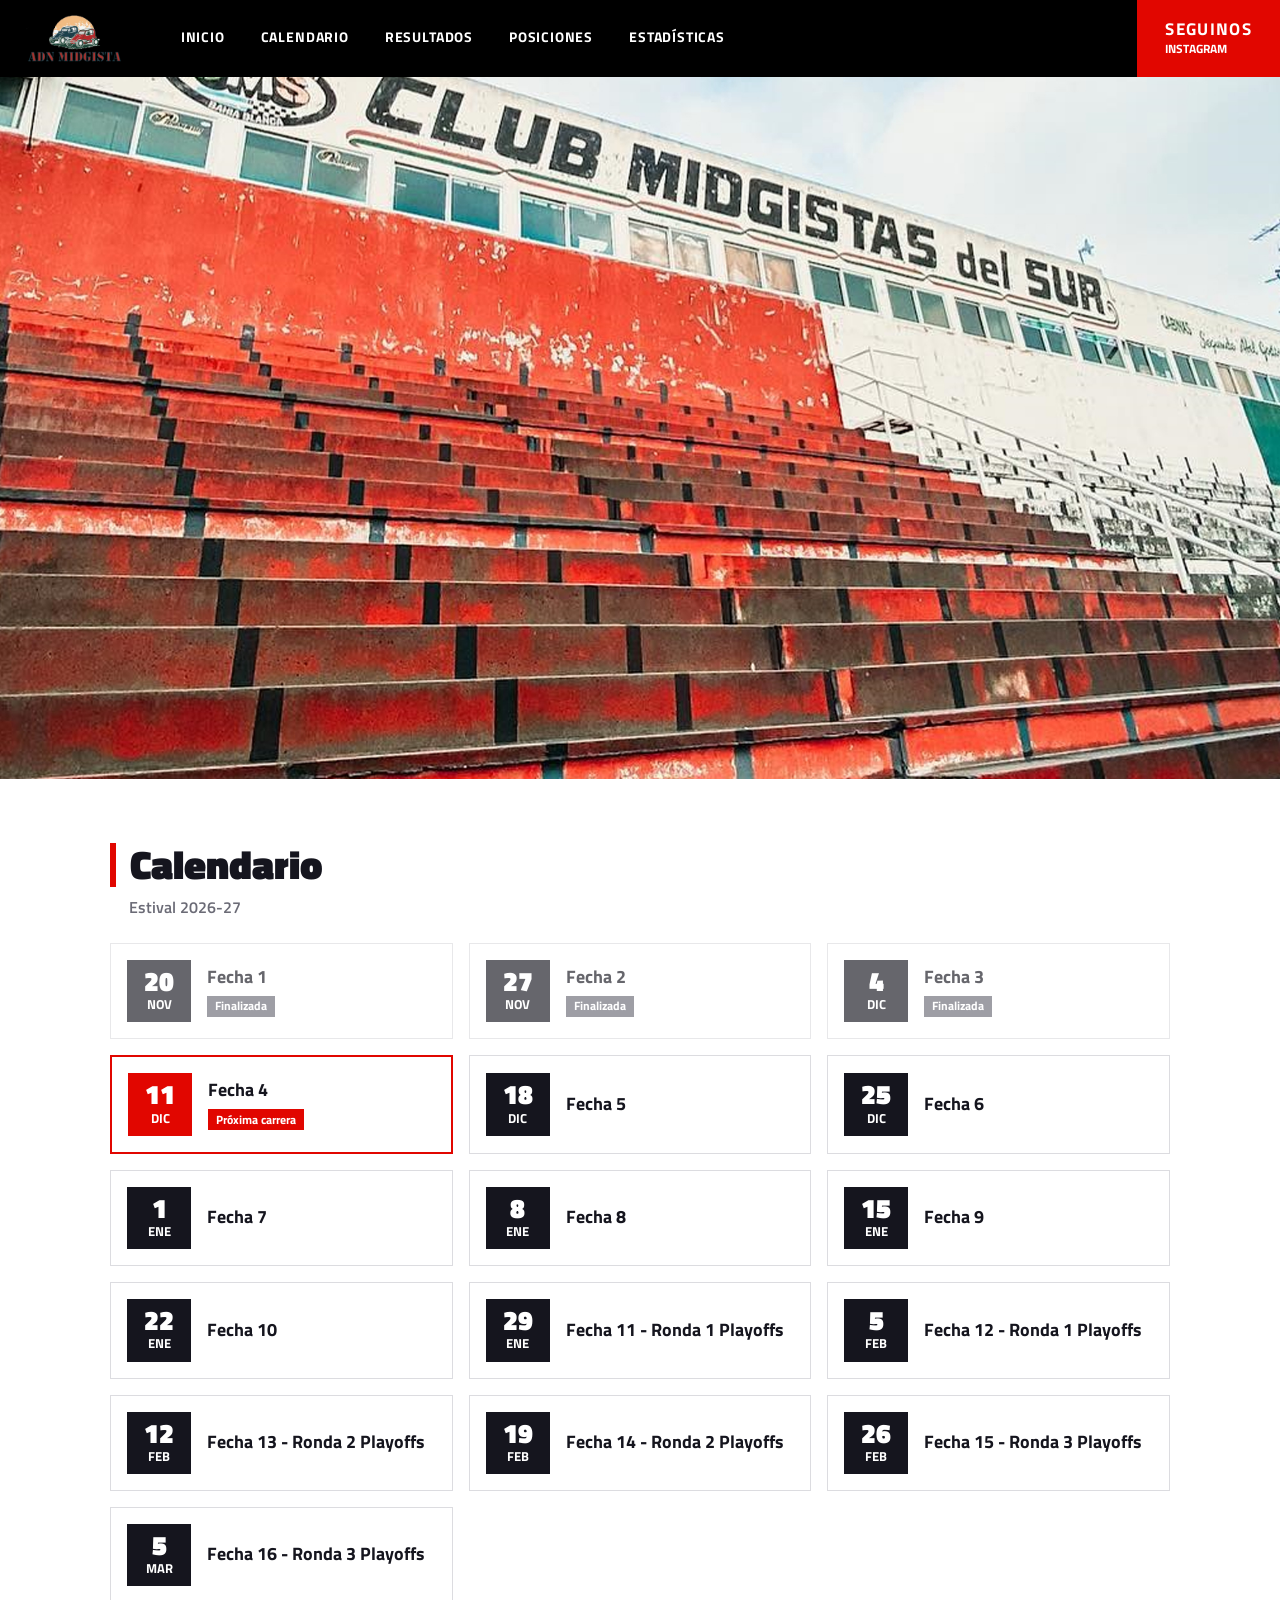
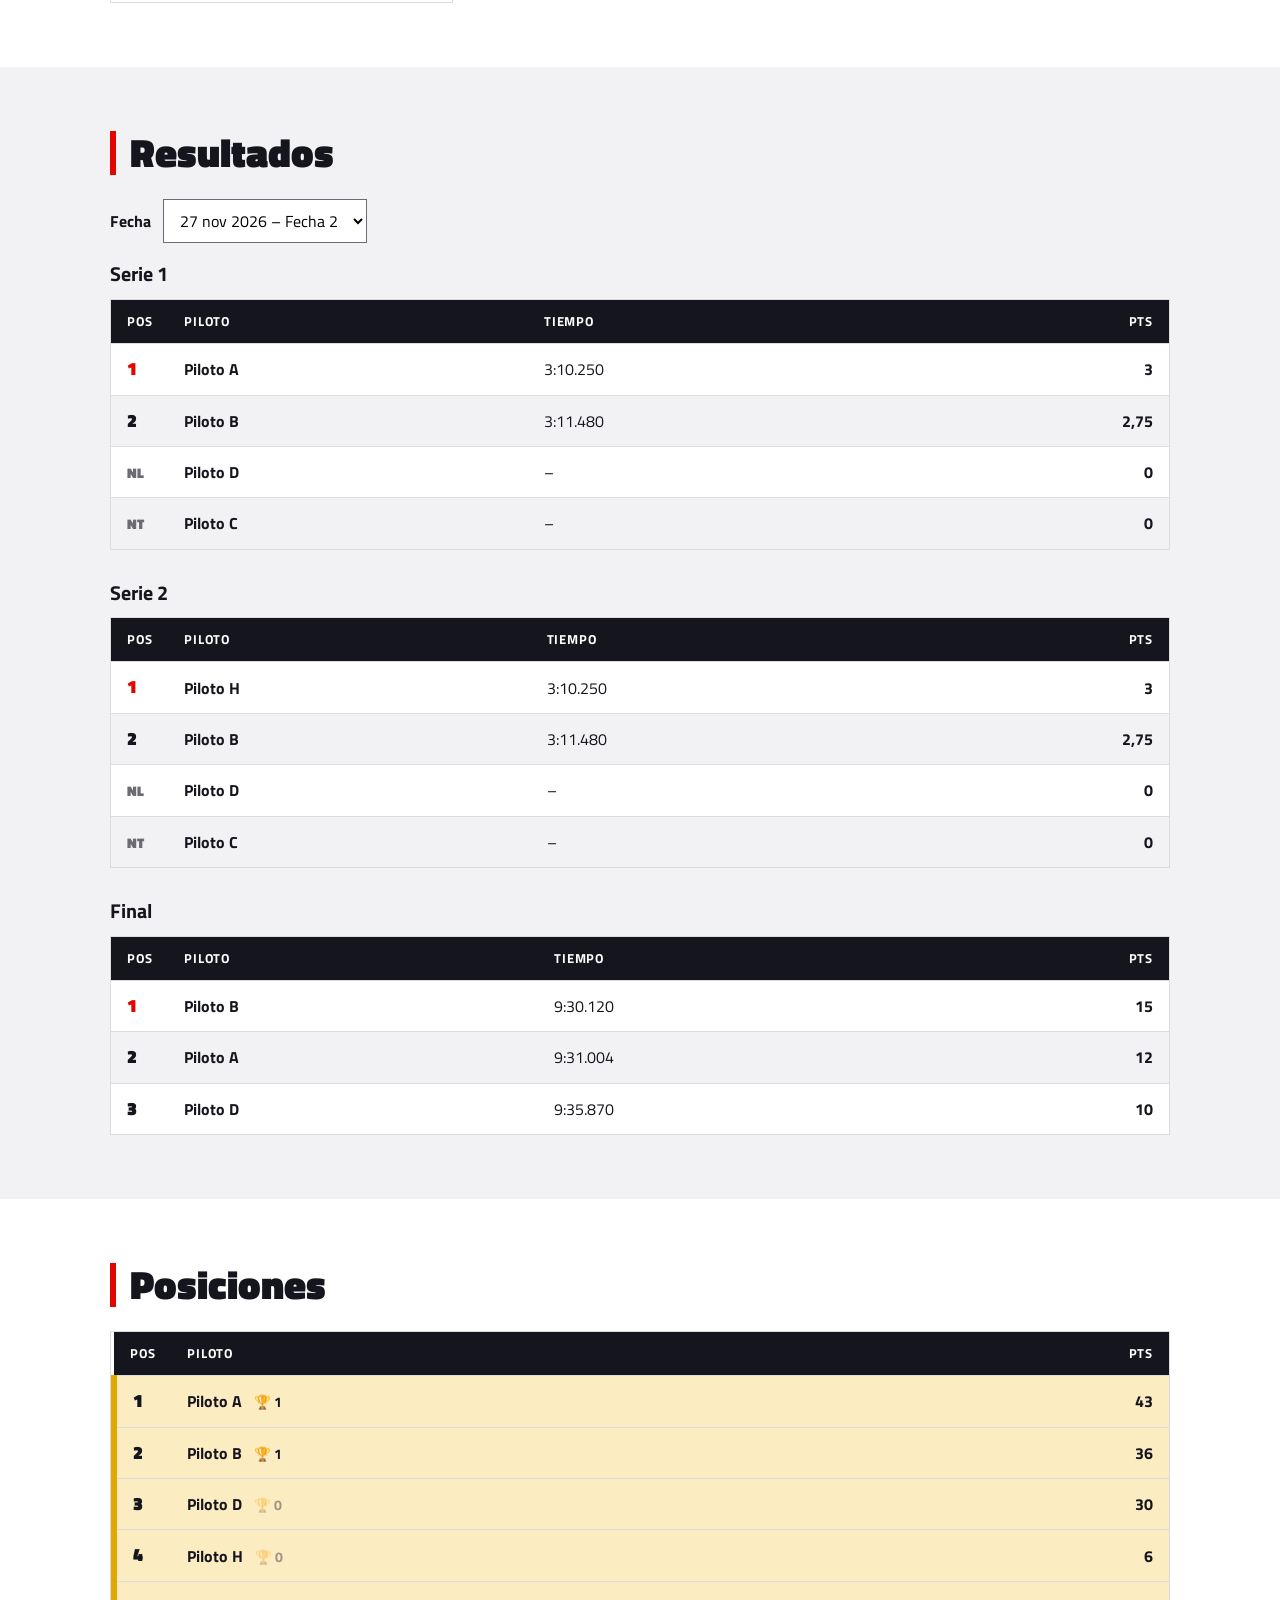
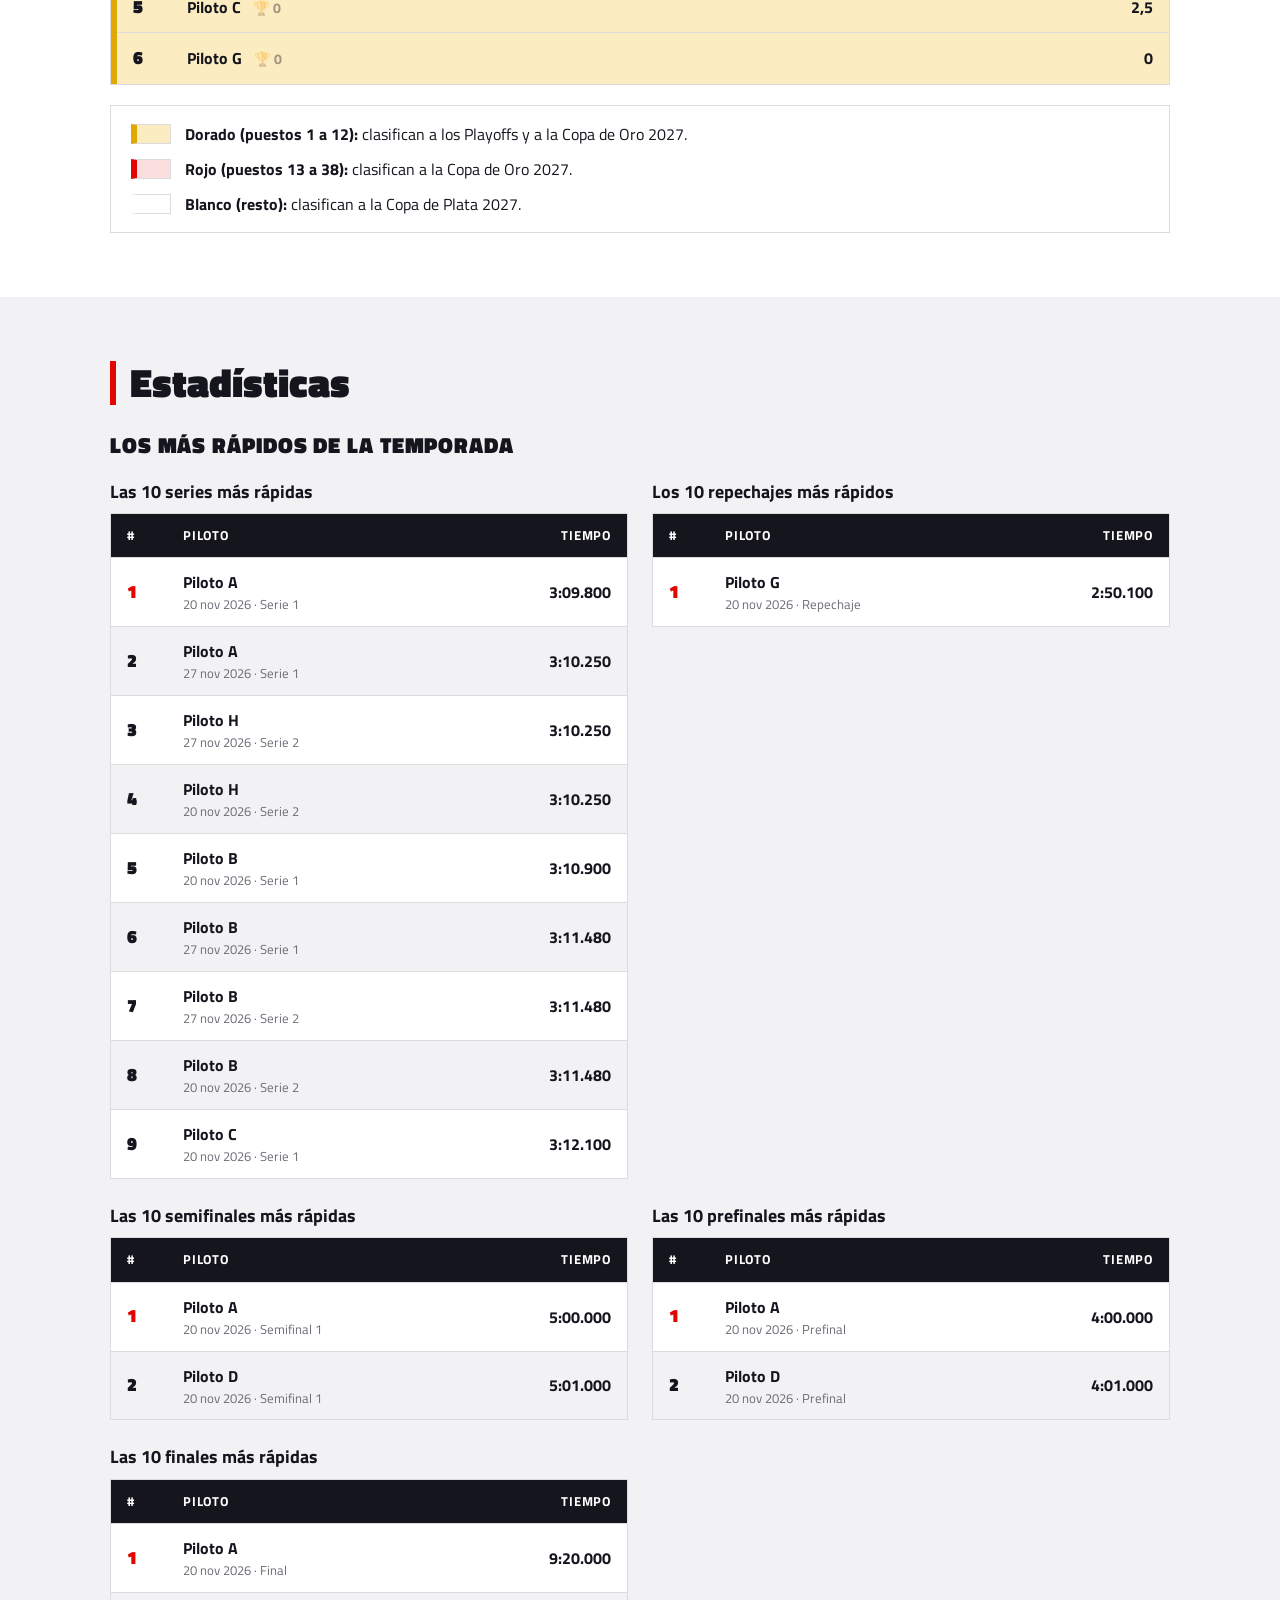
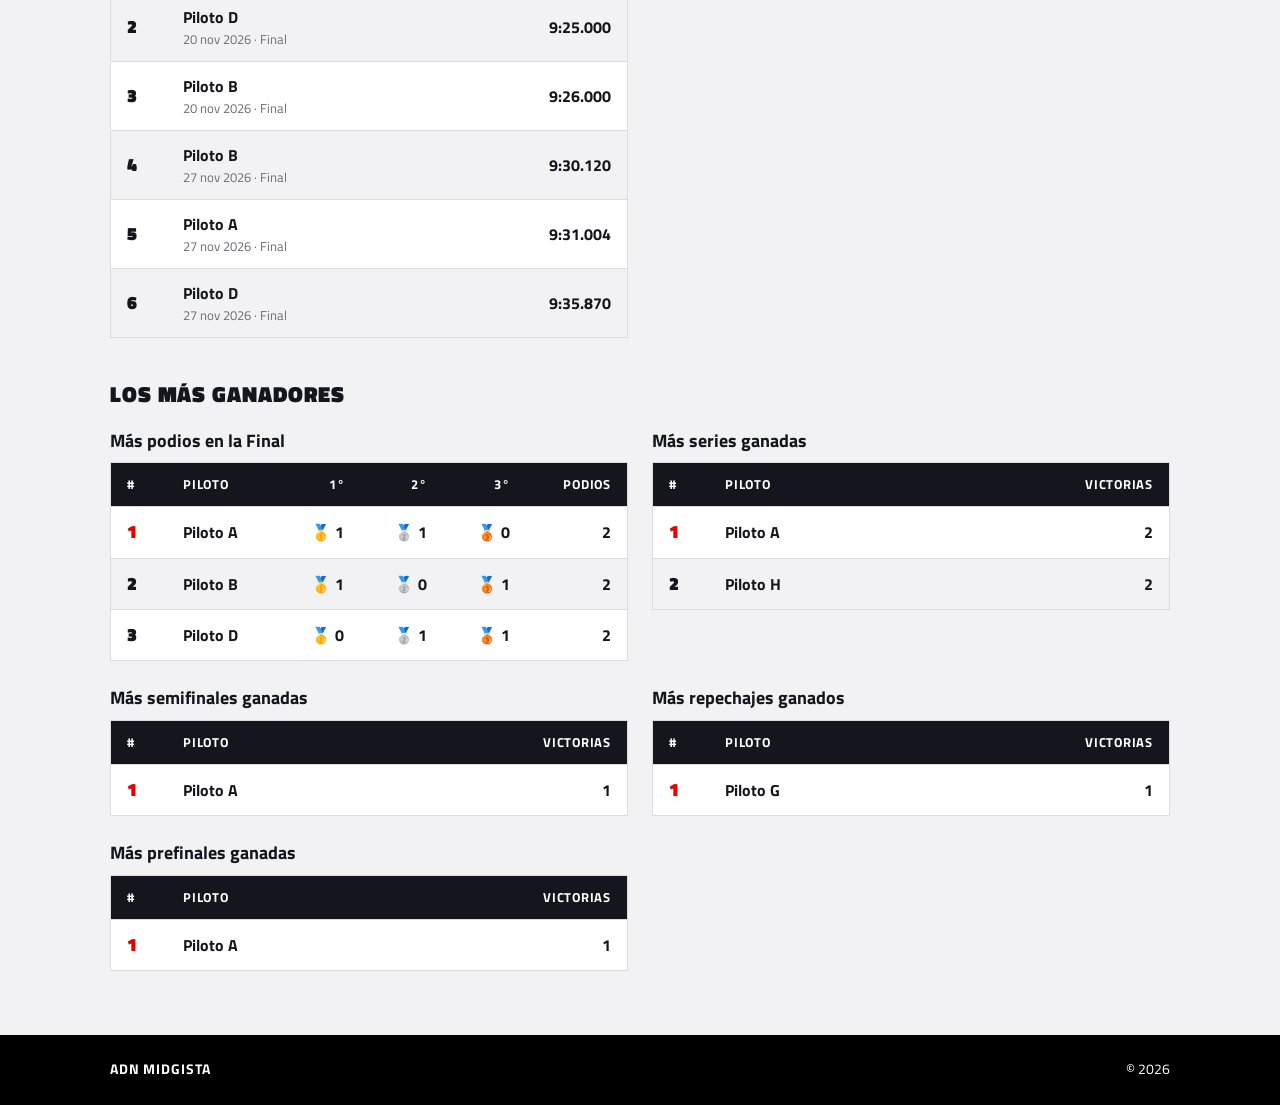
==== index.html @ a703c5a4 "Add files via upload" ====
<!DOCTYPE html>
<html lang="es">
<head>
  <meta charset="UTF-8">
  <meta name="viewport" content="width=device-width, initial-scale=1">
  <title>ADN Midgista | Automovilismo</title>
  <meta name="description" content="Resultados, calendario, posiciones e historia del automovilismo.">

  <link rel="preconnect" href="https://fonts.googleapis.com">
  <link rel="preconnect" href="https://fonts.gstatic.com" crossorigin>
  <link href="https://fonts.googleapis.com/css2?family=Titillium+Web:wght@400;600;700;900&display=swap" rel="stylesheet">
  <link rel="stylesheet" href="style.css">
</head>
<body>

  <!-- ============ BARRA SUPERIOR ============ -->
  <header class="barra">
    <a class="logo" href="#inicio" aria-label="ADN Midgista, ir al inicio">
      <img id="logo-img" alt="ADN Midgista">
      <span id="logo-texto" class="logo-texto" hidden>ADN Midgista</span>
    </a>

    <button class="menu-boton" id="menu-boton" aria-expanded="false" aria-controls="menu">
      <span class="sr-only">Abrir menú</span>
      <span class="menu-icono" aria-hidden="true"></span>
    </button>

    <nav class="menu" id="menu" aria-label="Secciones">
      <a href="#inicio">Inicio</a>
      <a href="#calendario">Calendario</a>
      <a href="#resultados">Resultados</a>
      <a href="#posiciones">Posiciones</a>
      <a href="#estadisticas">Estadísticas</a>
    </nav>

    <div class="redes-bloque">
      <strong>Seguinos</strong>
      <span id="redes"></span>
    </div>
  </header>

  <main>

    <!-- ============ PORTADA ============ -->
    <section class="portada" id="inicio"></section>

    <!-- ============ CALENDARIO ============ -->
    <section class="seccion" id="calendario">
      <div class="contenedor">
        <h2 class="seccion-titulo">Calendario</h2>
        <p class="seccion-sub" id="calendario-sub"></p>
        <div class="calendario-grilla" id="calendario-lista"></div>
      </div>
    </section>

    <!-- ============ RESULTADOS ============ -->
    <section class="seccion seccion-gris" id="resultados">
      <div class="contenedor">
        <h2 class="seccion-titulo">Resultados</h2>
        <div class="selector">
          <label for="resultados-selector">Fecha</label>
          <select id="resultados-selector"></select>
        </div>
        <div id="resultados-contenido"></div>
      </div>
    </section>

    <!-- ============ POSICIONES ============ -->
    <section class="seccion" id="posiciones">
      <div class="contenedor">
        <h2 class="seccion-titulo">Posiciones</h2>
        <div class="tabla-caja">
          <table class="tabla">
            <thead>
              <tr>
                <th scope="col">Pos</th>
                <th scope="col">Piloto</th>
                <th scope="col" class="num">Pts</th>
              </tr>
            </thead>
            <tbody id="posiciones-cuerpo"></tbody>
          </table>
        </div>
        <ul class="leyenda" aria-label="Referencias de colores">
          <li>
            <span class="leyenda-color leyenda-oro"></span>
            <span><strong>Dorado (puestos 1 a 12):</strong> clasifican a los Playoffs y a la Copa de Oro 2027.</span>
          </li>
          <li>
            <span class="leyenda-color leyenda-roja"></span>
            <span><strong>Rojo (puestos 13 a 38):</strong> clasifican a la Copa de Oro 2027.</span>
          </li>
          <li>
            <span class="leyenda-color leyenda-plata"></span>
            <span><strong>Blanco (resto):</strong> clasifican a la Copa de Plata 2027.</span>
          </li>
        </ul>
      </div>
    </section>

    <!-- ============ ESTADÍSTICAS ============ -->
    <section class="seccion seccion-gris" id="estadisticas">
      <div class="contenedor">
        <h2 class="seccion-titulo">Estadísticas</h2>
        <div id="estadisticas-contenido"></div>
      </div>
    </section>

  </main>

  <!-- ============ PIE ============ -->
  <footer class="pie">
    <div class="contenedor pie-fila">
      <span id="pie-nombre"></span>
      <span id="pie-anio"></span>
    </div>
  </footer>

  <!-- ============ PERFIL DE PILOTO (ventana emergente) ============ -->
  <dialog class="perfil" id="perfil" aria-labelledby="perfil-nombre">
    <div class="perfil-cabecera">
      <h2 id="perfil-nombre"></h2>
      <button type="button" class="perfil-cerrar" id="perfil-cerrar" aria-label="Cerrar perfil">✕</button>
    </div>
    <div class="perfil-caja" id="perfil-contenido"></div>
  </dialog>

  <!-- Los datos van primero, después el código que los dibuja -->
  <script src="datos.js"></script>
  <script>
    (function () {
      const D = DATOS;
      const $ = (id) => document.getElementById(id);

      // Evita que un texto con símbolos rompa el HTML
      const esc = (t) => String(t).replace(/[&<>"']/g, (c) =>
        ({ "&": "&amp;", "<": "&lt;", ">": "&gt;", '"': "&quot;", "'": "&#39;" }[c]));

      const MESES = ["ene","feb","mar","abr","may","jun","jul","ago","sep","oct","nov","dic"];
      // Se parte el texto a mano para evitar corrimientos por zona horaria
      const partes = (iso) => { const [a, m, d] = iso.split("-").map(Number); return { a, m, d }; };
      const fechaCorta = (iso) => { const p = partes(iso); return `${p.d} ${MESES[p.m - 1]} ${p.a}`; };

      /* ----- Logo (si falta la imagen, muestra el nombre) ----- */
      const logo = $("logo-img");
      logo.src = D.sitio.logo;
      logo.addEventListener("error", () => { logo.hidden = true; $("logo-texto").hidden = false; });

      /* ----- Redes ----- */
      $("redes").innerHTML = D.sitio.redes
        .map((r) => `<a href="${esc(r.url)}" target="_blank" rel="noopener">${esc(r.nombre)}</a>`)
        .join("");

      /* ----- Portada ----- */
      document.querySelector(".portada").style.setProperty("--portada", `url("${D.portada.imagen}")`);

      /* ----- Calendario ----- */
      $("calendario-sub").textContent = D.sitio.campeonato;
      const hoy = new Date().toISOString().slice(0, 10);
      const proxima = D.calendario.find((c) => c.fecha >= hoy);
      $("calendario-lista").innerHTML = D.calendario.map((c, i) => {
        const p = partes(c.fecha);
        const esProxima = c === proxima;
        const terminada = c.fecha < hoy;
        return `
          <article class="carrera${esProxima ? " carrera-proxima" : ""}${terminada ? " carrera-terminada" : ""}">
            <div class="carrera-fecha">
              <span class="carrera-dia">${p.d}</span>
              <span class="carrera-mes">${MESES[p.m - 1]}</span>
            </div>
            <div class="carrera-info">
              <h3>${esc(c.carrera)}</h3>
              ${esProxima ? '<span class="etiqueta">Próxima carrera</span>' : ""}
              ${terminada ? '<span class="etiqueta etiqueta-gris">Finalizada</span>' : ""}
            </div>
          </article>`;
      }).join("");

      /* =====================================================
         RESULTADOS, POSICIONES, ESTADÍSTICAS Y PERFILES
         Todo se calcula solo a partir de lo que cargás en datos.js
         ===================================================== */
      const TIPOS = {
        serie: "Serie", repechaje: "Repechaje", semifinal: "Semifinal",
        prefinal: "Prefinal", final: "Final"
      };
      const ORDEN_TIPOS = ["serie", "repechaje", "semifinal", "prefinal", "final"];
      const ESTADOS = { NL: "No largó", NT: "No terminó" };
      const VICTORIAS_EN = D.victoriasEn || ["final"];

      const puntosPor = (tipo, indice) => (D.puntaje[tipo] || [])[indice] || 0;
      const formatoPts = (n) => n.toLocaleString("es-AR", { maximumFractionDigits: 2 });
      const porNombre = (a, b) => a.localeCompare(b, "es");

      // "3:12.450" o "52,3" pasa a segundos. Si no es un tiempo válido, devuelve null.
      const aSegundos = (t) => {
        const texto = String(t === undefined || t === null ? "" : t).trim();
        if (!/^(\d+:){0,2}\d+([.,]\d+)?$/.test(texto)) return null;
        return texto.split(":").reduce((acc, parte) => acc * 60 + parseFloat(parte.replace(",", ".")), 0);
      };

      const nombreLink = (n) =>
        `<button type="button" class="enlace-piloto" data-piloto="${esc(n)}">${esc(n)}</button>`;

      /* ----- Una fila por piloto y por carrera ----- */
      const registros = [];
      D.resultados.forEach((r, iFecha) => {
        r.sesiones.forEach((s, iSesion) => {
          const estadoDe = (e) => String(e.estado || "").trim().toUpperCase();
          const rango = (e) => (estadoDe(e) === "NL" ? 1 : estadoDe(e) === "NT" ? 2 : 0);
          const entradas = s.orden
            .map((e) => (typeof e === "string" ? { piloto: e } : e))
            .filter((e) => e && e.piloto);
          let pos = 0;
          // Primero los que terminaron (en el orden cargado), después NL y NT
          entradas.slice().sort((a, b) => rango(a) - rango(b)).forEach((e) => {
            const sinPuntos = rango(e) !== 0;
            if (!sinPuntos) pos += 1;
            registros.push({
              piloto: e.piloto.trim(),
              fecha: r.fecha, iFecha, iSesion,
              tipo: s.tipo,
              sesion: s.nombre || TIPOS[s.tipo],
              pos: sinPuntos ? null : pos,
              estado: sinPuntos ? estadoDe(e) : null,
              tiempo: sinPuntos ? "" : (e.tiempo || ""),
              segundos: sinPuntos ? null : aSegundos(e.tiempo),
              puntos: sinPuntos ? 0 : puntosPor(s.tipo, pos - 1)
            });
          });
        });
      });

      const celdaPos = (g, sufijo) => g.estado
        ? `<abbr class="estado" title="${ESTADOS[g.estado]}">${g.estado}</abbr>`
        : g.pos + (sufijo || "");

      /* ----- Resultados ----- */
      const selector = $("resultados-selector");
      const contenido = $("resultados-contenido");

      function mostrarResultado(i) {
        const r = D.resultados[i];
        const sesiones = r.sesiones
          .map((s, iS) => ({ s, iS }))
          .sort((a, b) => ORDEN_TIPOS.indexOf(a.s.tipo) - ORDEN_TIPOS.indexOf(b.s.tipo));
        contenido.innerHTML = sesiones.map(({ s, iS }) => {
          const filas = registros.filter((g) => g.iFecha === i && g.iSesion === iS);
          return `
            <h3 class="sesion-titulo">${esc(s.nombre || TIPOS[s.tipo])}</h3>
            <div class="tabla-caja">
              <table class="tabla">
                <thead>
                  <tr>
                    <th scope="col">Pos</th><th scope="col">Piloto</th>
                    <th scope="col">Tiempo</th><th scope="col" class="num">Pts</th>
                  </tr>
                </thead>
                <tbody>
                  ${filas.map((g) => `
                    <tr>
                      <td class="pos">${celdaPos(g)}</td>
                      <td><strong>${nombreLink(g.piloto)}</strong></td>
                      <td>${g.tiempo ? esc(g.tiempo) : "–"}</td>
                      <td class="num">${formatoPts(g.puntos)}</td>
                    </tr>`).join("")}
                </tbody>
              </table>
            </div>`;
        }).join("");
      }

      if (D.resultados.length === 0) {
        document.querySelector(".selector").style.display = "none";
        contenido.innerHTML = '<p class="vacio">La temporada todavía no comenzó. Los resultados se publican acá después de cada fecha.</p>';
      } else {
        selector.innerHTML = D.resultados.map((r, i) => {
          const cal = D.calendario.find((c) => c.fecha === r.fecha);
          return `<option value="${i}">${fechaCorta(r.fecha)}${cal ? " – " + esc(cal.carrera) : ""}</option>`;
        }).join("");
        selector.addEventListener("change", () => mostrarResultado(Number(selector.value)));
        mostrarResultado(0);
      }

      /* ----- Posiciones (se calculan solas con los resultados) ----- */
      const pilotos = {};
      registros.forEach((g) => {
        const p = pilotos[g.piloto] || (pilotos[g.piloto] = { nombre: g.piloto, puntos: 0, victorias: 0 });
        p.puntos += g.puntos;
        if (g.pos === 1 && VICTORIAS_EN.includes(g.tipo)) p.victorias += 1;
      });

      const ranking = Object.values(pilotos)
        .sort((a, b) => b.puntos - a.puntos || porNombre(a.nombre, b.nombre));

      if (ranking.length === 0) {
        $("posiciones-cuerpo").innerHTML =
          '<tr><td colspan="3">La temporada todavía no comenzó.</td></tr>';
      } else {
        let anterior = null, posActual = 0;
        $("posiciones-cuerpo").innerHTML = ranking.map((p, i) => {
          if (p.puntos !== anterior) { posActual = i + 1; anterior = p.puntos; }
          p.puesto = posActual;
          const zona = posActual <= D.zonas.oro ? "zona-oro"
                     : posActual <= D.zonas.rojo ? "zona-roja"
                     : "zona-plata";
          return `
            <tr class="${zona}">
              <td class="pos">${posActual}</td>
              <td>
                <strong>${nombreLink(p.nombre)}</strong>
                <span class="victorias${p.victorias ? "" : " victorias-cero"}" title="Victorias">🏆 ${p.victorias}</span>
              </td>
              <td class="num">${formatoPts(p.puntos)}</td>
            </tr>`;
        }).join("");
      }

      /* ----- Estadísticas ----- */
      const tarjeta = (titulo, cabecera, filas) => {
        const columnas = (cabecera.match(/<th/g) || []).length;
        return `
          <div class="stat">
            <h4 class="stat-titulo">${titulo}</h4>
            <div class="tabla-caja">
              <table class="tabla">
                <thead><tr>${cabecera}</tr></thead>
                <tbody>${filas || `<tr><td colspan="${columnas}">Todavía no hay datos.</td></tr>`}</tbody>
              </table>
            </div>
          </div>`;
      };

      // Los 10 mejores tiempos de cada tipo de carrera (ignora NL, NT y tiempos que no se pueden leer)
      const TITULO_RAPIDOS = {
        serie: "Las 10 series más rápidas",
        repechaje: "Los 10 repechajes más rápidos",
        semifinal: "Las 10 semifinales más rápidas",
        prefinal: "Las 10 prefinales más rápidas",
        final: "Las 10 finales más rápidas"
      };
      const tarjetaRapidos = (tipo) => {
        const filas = registros
          .filter((g) => g.tipo === tipo && g.segundos !== null)
          .sort((a, b) => a.segundos - b.segundos)
          .slice(0, 10)
          .map((g, k) => `
            <tr>
              <td class="pos">${k + 1}</td>
              <td><strong>${nombreLink(g.piloto)}</strong>
                  <small>${fechaCorta(g.fecha)} · ${esc(g.sesion)}</small></td>
              <td class="num">${esc(g.tiempo)}</td>
            </tr>`).join("");
        return tarjeta(TITULO_RAPIDOS[tipo],
          '<th scope="col">#</th><th scope="col">Piloto</th><th scope="col" class="num">Tiempo</th>', filas);
      };

      // Ranking de victorias (1° puestos) por tipo de carrera
      const TITULO_GANADAS = {
        serie: "Más series ganadas",
        semifinal: "Más semifinales ganadas",
        repechaje: "Más repechajes ganados",
        prefinal: "Más prefinales ganadas"
      };
      const tarjetaGanadas = (tipo) => {
        const cuenta = {};
        registros.filter((g) => g.tipo === tipo && g.pos === 1)
          .forEach((g) => { cuenta[g.piloto] = (cuenta[g.piloto] || 0) + 1; });
        const filas = Object.entries(cuenta)
          .sort((a, b) => b[1] - a[1] || porNombre(a[0], b[0]))
          .slice(0, 10)
          .map(([nombre, n], k) => `
            <tr>
              <td class="pos">${k + 1}</td>
              <td><strong>${nombreLink(nombre)}</strong></td>
              <td class="num">${n}</td>
            </tr>`).join("");
        return tarjeta(TITULO_GANADAS[tipo],
          '<th scope="col">#</th><th scope="col">Piloto</th><th scope="col" class="num">Victorias</th>', filas);
      };

      // Podios en la Final (1°, 2° y 3°)
      const podios = {};
      const medalla = ["", "oro", "plata", "bronce"];
      registros.filter((g) => g.tipo === "final" && g.pos && g.pos <= 3).forEach((g) => {
        const p = podios[g.piloto] || (podios[g.piloto] = { nombre: g.piloto, oro: 0, plata: 0, bronce: 0 });
        p[medalla[g.pos]] += 1;
      });
      const filasPodios = Object.values(podios)
        .map((p) => ({ ...p, total: p.oro + p.plata + p.bronce }))
        .sort((a, b) => b.total - a.total || b.oro - a.oro || b.plata - a.plata || porNombre(a.nombre, b.nombre))
        .slice(0, 10)
        .map((p, k) => `
          <tr>
            <td class="pos">${k + 1}</td>
            <td><strong>${nombreLink(p.nombre)}</strong></td>
            <td class="num">🥇 ${p.oro}</td><td class="num">🥈 ${p.plata}</td><td class="num">🥉 ${p.bronce}</td>
            <td class="num">${p.total}</td>
          </tr>`).join("");

      $("estadisticas-contenido").innerHTML = `
        <h3 class="stats-grupo">Los más rápidos de la temporada</h3>
        <div class="stats-grilla">
          ${["serie", "repechaje", "semifinal", "prefinal", "final"].map(tarjetaRapidos).join("")}
        </div>
        <h3 class="stats-grupo">Los más ganadores</h3>
        <div class="stats-grilla">
          ${tarjeta("Más podios en la Final",
            '<th scope="col">#</th><th scope="col">Piloto</th><th scope="col" class="num">1°</th><th scope="col" class="num">2°</th><th scope="col" class="num">3°</th><th scope="col" class="num">Podios</th>',
            filasPodios)}
          ${["serie", "semifinal", "repechaje", "prefinal"].map(tarjetaGanadas).join("")}
        </div>`;

      /* ----- Perfil de cada piloto ----- */
      const dialogo = $("perfil");

      function abrirPerfil(nombre) {
        const p = pilotos[nombre];
        if (!p) return;
        const mios = registros.filter((g) => g.piloto === nombre);

        const porFecha = {};
        mios.forEach((g) => (porFecha[g.iFecha] = porFecha[g.iFecha] || []).push(g));

        const bloques = Object.keys(porFecha).map(Number)
          .sort((a, b) => D.resultados[a].fecha.localeCompare(D.resultados[b].fecha))
          .map((iF) => {
            const filas = porFecha[iF].slice().sort((a, b) =>
              ORDEN_TIPOS.indexOf(a.tipo) - ORDEN_TIPOS.indexOf(b.tipo) || a.iSesion - b.iSesion);
            const ptsFecha = filas.reduce((suma, g) => suma + g.puntos, 0);
            const fecha = D.resultados[iF].fecha;
            const cal = D.calendario.find((c) => c.fecha === fecha);
            return `
              <h3 class="sesion-titulo">${fechaCorta(fecha)}${cal ? " – " + esc(cal.carrera) : ""}
                <span class="perfil-pts">${formatoPts(ptsFecha)} pts</span></h3>
              <div class="tabla-caja">
                <table class="tabla">
                  <thead>
                    <tr>
                      <th scope="col">Carrera</th><th scope="col">Pos</th>
                      <th scope="col">Tiempo</th><th scope="col" class="num">Pts</th>
                    </tr>
                  </thead>
                  <tbody>
                    ${filas.map((g) => `
                      <tr>
                        <td>${esc(g.sesion)}</td>
                        <td class="pos">${celdaPos(g, "°")}</td>
                        <td>${g.tiempo ? esc(g.tiempo) : "–"}</td>
                        <td class="num">${formatoPts(g.puntos)}</td>
                      </tr>`).join("")}
                  </tbody>
                </table>
              </div>`;
          }).join("");

        $("perfil-nombre").textContent = nombre;
        $("perfil-contenido").innerHTML = `
          <div class="perfil-resumen">
            <div class="perfil-dato"><strong>${p.puesto}°</strong><span>Posición</span></div>
            <div class="perfil-dato"><strong>${formatoPts(p.puntos)}</strong><span>Puntos</span></div>
            <div class="perfil-dato"><strong>🏆 ${p.victorias}</strong><span>Victorias</span></div>
          </div>
          ${bloques}`;
        dialogo.showModal();
      }

      document.addEventListener("click", (e) => {
        const boton = e.target.closest(".enlace-piloto");
        if (boton) abrirPerfil(boton.dataset.piloto);
      });
      $("perfil-cerrar").addEventListener("click", () => dialogo.close());
      dialogo.addEventListener("click", (e) => { if (e.target === dialogo) dialogo.close(); });

      /* ----- Pie ----- */
      $("pie-nombre").textContent = D.sitio.nombre;
      $("pie-anio").textContent = "© " + new Date().getFullYear();

      /* ----- Menú en celular ----- */
      const botonMenu = $("menu-boton"), menu = $("menu");
      botonMenu.addEventListener("click", () => {
        const abierto = menu.classList.toggle("abierto");
        botonMenu.setAttribute("aria-expanded", abierto);
      });
      menu.addEventListener("click", (e) => {
        if (e.target.tagName === "A") {
          menu.classList.remove("abierto");
          botonMenu.setAttribute("aria-expanded", "false");
        }
      });
    })();
  </script>
</body>
</html>
---- style.css ----
/* =====================================================
   ADN MIDGISTA – ESTILOS
   Colores y medidas principales están en :root,
   cambiá ahí para ajustar todo el sitio.
   ===================================================== */

:root {
  --rojo: #e10600;
  --rojo-oscuro: #b30500;
  --negro: #000;
  --gris-oscuro: #15151e;
  --gris-medio: #6b6b76;
  --gris-linea: #dcdce0;
  --gris-fondo: #f2f2f4;
  --blanco: #fff;

  --alto-barra: 77px;
  --ancho-max: 1100px;
  --fuente: "Titillium Web", "Segoe UI", Arial, sans-serif;
}

* { box-sizing: border-box; margin: 0; padding: 0; }

html { scroll-padding-top: var(--alto-barra); }
@media (prefers-reduced-motion: no-preference) {
  html { scroll-behavior: smooth; }
}

body {
  font-family: var(--fuente);
  font-size: 1rem;
  line-height: 1.5;
  color: var(--gris-oscuro);
  background: var(--blanco);
}

a { color: inherit; text-decoration: none; }
img { max-width: 100%; display: block; }

:focus-visible {
  outline: 3px solid var(--rojo);
  outline-offset: 2px;
}

.sr-only {
  position: absolute; width: 1px; height: 1px; overflow: hidden;
  clip: rect(0 0 0 0); white-space: nowrap;
}

.contenedor { max-width: var(--ancho-max); margin: 0 auto; padding: 0 1.25rem; }

/* ================= BARRA SUPERIOR ================= */
.barra {
  position: sticky; top: 0; z-index: 50;
  height: var(--alto-barra);
  display: flex; align-items: stretch;
  background: var(--negro);
  color: var(--blanco);
}

.logo {
  display: flex; align-items: center;
  padding: 0 1.5rem;
  flex-shrink: 0;
}
.logo img { height: 48px; width: auto; }
.logo-texto { font-weight: 900; font-size: 1.4rem; letter-spacing: .02em; text-transform: uppercase; }

.menu {
  display: flex; align-items: center; gap: .25rem;
  margin-right: auto;
  padding-left: 1rem;
}
.menu a {
  padding: .5rem 1rem;
  font-weight: 700; font-size: .85rem;
  letter-spacing: .06em; text-transform: uppercase;
  border-bottom: 3px solid transparent;
}
.menu a:hover { border-bottom-color: var(--rojo); }

/* Bloque rojo de la derecha (como "F1 Access") */
.redes-bloque {
  display: flex; flex-direction: column; justify-content: center;
  padding: 0 1.75rem;
  background: var(--rojo);
  flex-shrink: 0;
}
.redes-bloque strong { font-size: 1.05rem; letter-spacing: .08em; text-transform: uppercase; line-height: 1.2; }
.redes-bloque span { display: flex; gap: .75rem; font-size: .75rem; font-weight: 700; text-transform: uppercase; }
.redes-bloque a:hover { text-decoration: underline; }

.menu-boton { display: none; }

/* ================= PORTADA ================= */
.portada {
  --portada: none;
  position: relative;
  min-height: 78vh;
  display: flex; align-items: flex-end; justify-content: center;
  padding: 3rem 1.25rem;
  text-align: center;
  color: var(--blanco);
  background-color: var(--gris-oscuro);
  background-image: var(--portada);
  background-size: cover;
  background-position: center;
}
.portada-contenido { max-width: 900px; }
.portada h1 {
  font-size: clamp(1.8rem, 4.6vw, 3.1rem);
  font-weight: 700;
  line-height: 1.15;
  margin-bottom: 1.75rem;
  text-wrap: balance;
}

.boton {
  display: inline-block;
  padding: .85rem 2.25rem;
  background: var(--rojo);
  color: var(--blanco);
  font-weight: 700; font-size: .95rem;
  letter-spacing: .06em; text-transform: uppercase;
}
.boton:hover { background: var(--rojo-oscuro); }

/* ================= SECCIONES ================= */
.seccion { padding: 4rem 0; }
.seccion-gris { background: var(--gris-fondo); }
.seccion-negra { background: var(--gris-oscuro); color: var(--blanco); }

.seccion-titulo {
  font-size: clamp(1.8rem, 3.5vw, 2.5rem);
  font-weight: 900;
  line-height: 1.1;
  padding-left: .9rem;
  border-left: 6px solid var(--rojo);
  margin-bottom: 1.5rem;
}
.seccion-sub { margin: -1rem 0 1.5rem 1.2rem; color: var(--gris-medio); font-weight: 600; }

/* ================= CALENDARIO ================= */
.calendario-grilla {
  display: grid;
  grid-template-columns: repeat(auto-fill, minmax(290px, 1fr));
  gap: 1rem;
}
.carrera {
  display: flex; gap: 1rem; align-items: center;
  padding: 1rem;
  border: 1px solid var(--gris-linea);
  background: var(--blanco);
}
.carrera-fecha {
  min-width: 64px; padding: .5rem 0;
  text-align: center;
  background: var(--gris-oscuro); color: var(--blanco);
}
.carrera-dia { display: block; font-size: 1.7rem; font-weight: 900; line-height: 1; }
.carrera-mes { display: block; font-size: .8rem; font-weight: 700; text-transform: uppercase; }
.carrera-info h3 { font-size: 1.1rem; line-height: 1.2; margin-bottom: .15rem; }
.carrera-info p { font-size: .9rem; color: var(--gris-medio); }

.carrera-proxima { border: 2px solid var(--rojo); }
.carrera-proxima .carrera-fecha { background: var(--rojo); }
.carrera-terminada { opacity: .65; }

.etiqueta {
  display: inline-block; margin-top: .4rem;
  padding: .1rem .5rem;
  background: var(--rojo); color: var(--blanco);
  font-size: .75rem; font-weight: 700;
}
.etiqueta-gris { background: var(--gris-medio); }

/* ================= RESULTADOS Y POSICIONES ================= */
.selector { display: flex; align-items: center; gap: .75rem; margin-bottom: 1rem; flex-wrap: wrap; }
.selector label { font-weight: 700; }
.selector select {
  font: inherit; padding: .5rem .75rem;
  border: 1px solid var(--gris-medio); background: var(--blanco);
  max-width: 100%;
}

.pestanas { display: flex; gap: 0; margin-bottom: 1rem; }
.pestanas button {
  font: inherit; font-weight: 700;
  padding: .6rem 1.75rem;
  border: 1px solid var(--gris-oscuro);
  background: var(--blanco); color: var(--gris-oscuro);
  cursor: pointer;
}
.pestanas button + button { border-left: 0; }
.pestanas button[aria-selected="true"] { background: var(--rojo); border-color: var(--rojo); color: var(--blanco); }

.tabla-caja { overflow-x: auto; background: var(--blanco); border: 1px solid var(--gris-linea); }
.tabla { width: 100%; border-collapse: collapse; min-width: 320px; }
.tabla th, .tabla td { padding: .75rem 1rem; text-align: left; }
.tabla thead th {
  background: var(--gris-oscuro); color: var(--blanco);
  font-size: .8rem; letter-spacing: .06em; text-transform: uppercase;
}
.tabla tbody tr { border-top: 1px solid var(--gris-linea); }
.tabla tbody tr:nth-child(even) { background: var(--gris-fondo); }
.tabla .pos { width: 3.5rem; font-weight: 900; font-size: 1.1rem; }
.tabla tbody tr:first-child .pos { color: var(--rojo); }
.tabla .num { text-align: right; font-weight: 700; }

/* ================= HISTORIA ================= */
.linea-tiempo { list-style: none; border-left: 2px solid var(--rojo); margin-left: .75rem; }
.hito { display: flex; gap: 1.5rem; padding: 0 0 2.25rem 1.75rem; position: relative; }
.hito:last-child { padding-bottom: 0; }
.hito::before {
  content: ""; position: absolute; left: -9px; top: .55rem;
  width: 16px; height: 16px; border-radius: 50%;
  background: var(--rojo); border: 3px solid var(--gris-oscuro);
}
.hito-anio { min-width: 4.5rem; font-size: 2rem; font-weight: 900; line-height: 1.1; color: var(--rojo); }
.hito h3 { font-size: 1.3rem; margin-bottom: .25rem; }
.hito p { max-width: 62ch; color: #d6d6dc; }

/* ================= PIE ================= */
.pie { background: var(--negro); color: var(--blanco); padding: 1.5rem 0; font-size: .9rem; }
.pie-fila { display: flex; justify-content: space-between; gap: 1rem; flex-wrap: wrap; }
.pie-fila span:first-child { font-weight: 700; text-transform: uppercase; letter-spacing: .06em; }

/* ================= CELULAR ================= */
@media (max-width: 860px) {
  .logo { padding: 0 1rem; }
  .redes-bloque { display: none; }

  .menu-boton {
    display: block; margin-left: auto;
    width: var(--alto-barra);
    background: var(--rojo); border: 0; cursor: pointer;
    position: relative;
  }
  .menu-icono, .menu-icono::before, .menu-icono::after {
    position: absolute; left: 24px; width: 28px; height: 3px; background: var(--blanco);
  }
  .menu-icono { top: 50%; margin-top: -1px; }
  .menu-icono::before { content: ""; top: -9px; left: 0; }
  .menu-icono::after  { content: ""; top: 9px;  left: 0; }

  .menu {
    display: none;
    position: absolute; top: var(--alto-barra); left: 0; right: 0;
    flex-direction: column; align-items: stretch;
    padding: 0; margin: 0;
    background: var(--negro);
    border-top: 1px solid #333;
  }
  .menu.abierto { display: flex; }
  .menu a { padding: 1rem 1.5rem; border-bottom: 1px solid #222; }

  .portada { min-height: 65vh; }
  .oculta-movil { display: none; }
  .hito { flex-direction: column; gap: .25rem; }
}

.vacio {
  padding: 1.5rem;
  background: var(--blanco);
  border: 1px solid var(--gris-linea);
  color: var(--gris-medio);
  font-weight: 600;
}
.sesion-titulo { font-size: 1.25rem; margin: 1.75rem 0 .6rem; }
.sesion-titulo:first-child { margin-top: .5rem; }

/* ================= ZONAS DE LA TABLA DE POSICIONES ================= */
:root {
  --oro: #e0a800;
  --oro-suave: rgba(245, 197, 66, .32);
  --rojo-suave: rgba(225, 6, 0, .13);
}

.tabla tbody tr.zona-oro,
.tabla tbody tr.zona-oro:nth-child(even) { background: var(--oro-suave); }
.tabla tbody tr.zona-oro td:first-child  { border-left: 6px solid var(--oro); }

.tabla tbody tr.zona-roja,
.tabla tbody tr.zona-roja:nth-child(even) { background: var(--rojo-suave); }
.tabla tbody tr.zona-roja td:first-child  { border-left: 6px solid var(--rojo); }

.tabla tbody tr.zona-plata td:first-child { border-left: 6px solid transparent; }

/* El número de posición queda oscuro (anula el rojo del primer puesto) */
.tabla tbody tr.zona-oro .pos,
.tabla tbody tr.zona-roja .pos,
.tabla tbody tr.zona-plata .pos { color: var(--gris-oscuro); }

/* ----- Glosario ----- */
.leyenda {
  list-style: none;
  display: grid; gap: .7rem;
  margin-top: 1.25rem;
  padding: 1rem 1.25rem;
  background: var(--blanco);
  border: 1px solid var(--gris-linea);
}
.leyenda li { display: flex; align-items: center; gap: .85rem; }
.leyenda-color {
  flex-shrink: 0;
  width: 40px; height: 20px;
  border: 1px solid var(--gris-linea);
}
.leyenda-oro   { background: var(--oro-suave);  border-left: 6px solid var(--oro); }
.leyenda-roja  { background: var(--rojo-suave); border-left: 6px solid var(--rojo); }
.leyenda-plata { background: var(--blanco);     border-left: 6px solid transparent; }

/* ================= NOMBRES CLICKEABLES, VICTORIAS Y ESTADOS ================= */
.enlace-piloto {
  font: inherit; font-weight: 700; color: inherit; text-align: left;
  background: none; border: 0; padding: 0; cursor: pointer;
  text-decoration: underline; text-decoration-color: transparent; text-underline-offset: 3px;
}
.enlace-piloto:hover { color: var(--rojo); text-decoration-color: currentColor; }

.victorias { margin-left: .5rem; font-size: .85rem; font-weight: 700; white-space: nowrap; }
.victorias-cero { opacity: .4; }

.estado { text-decoration: none; cursor: help; font-size: .85rem; color: var(--gris-medio); }
.tabla small { display: block; font-weight: 400; color: var(--gris-medio); }

/* ================= ESTADÍSTICAS ================= */
.stats-grupo {
  font-size: 1.4rem; font-weight: 900;
  text-transform: uppercase; letter-spacing: .04em;
  margin: 2.5rem 0 1rem;
}
.stats-grupo:first-child { margin-top: 0; }
.stats-grilla {
  display: grid; gap: 1.5rem;
  grid-template-columns: repeat(auto-fit, minmax(min(100%, 340px), 1fr));
}
.stat { min-width: 0; }
.stat-titulo { font-size: 1.1rem; margin-bottom: .5rem; }

/* ================= PERFIL DE PILOTO ================= */
.perfil {
  width: min(760px, calc(100% - 2rem));
  max-height: 88vh;
  margin: auto; padding: 0; border: 0;
  overflow: auto;
  background: var(--blanco); color: var(--gris-oscuro);
}
.perfil::backdrop { background: rgba(0, 0, 0, .65); }
body:has(dialog[open]) { overflow: hidden; }

.perfil-cabecera {
  position: sticky; top: 0;
  display: flex; justify-content: space-between; align-items: center; gap: 1rem;
  padding: 1rem 1.25rem;
  background: var(--negro); color: var(--blanco);
  border-bottom: 4px solid var(--rojo);
}
.perfil-cabecera h2 { font-size: 1.5rem; font-weight: 900; line-height: 1.1; }
.perfil-cerrar {
  font: inherit; font-size: 1.2rem; line-height: 1;
  padding: .4rem .7rem; cursor: pointer;
  background: transparent; color: var(--blanco); border: 1px solid #555;
}
.perfil-cerrar:hover { background: var(--rojo); border-color: var(--rojo); }

.perfil-caja { padding: 1.25rem; }
.perfil-resumen { display: flex; flex-wrap: wrap; gap: .75rem; margin-bottom: .5rem; }
.perfil-dato { flex: 1 1 110px; padding: .75rem 1rem; background: var(--gris-fondo); }
.perfil-dato strong { display: block; font-size: 1.6rem; font-weight: 900; line-height: 1.1; }
.perfil-dato span { font-size: .8rem; letter-spacing: .06em; text-transform: uppercase; color: var(--gris-medio); }
.perfil-pts { margin-left: .5rem; font-size: .95rem; color: var(--rojo); }
.perfil .tabla tbody tr:first-child .pos { color: inherit; }
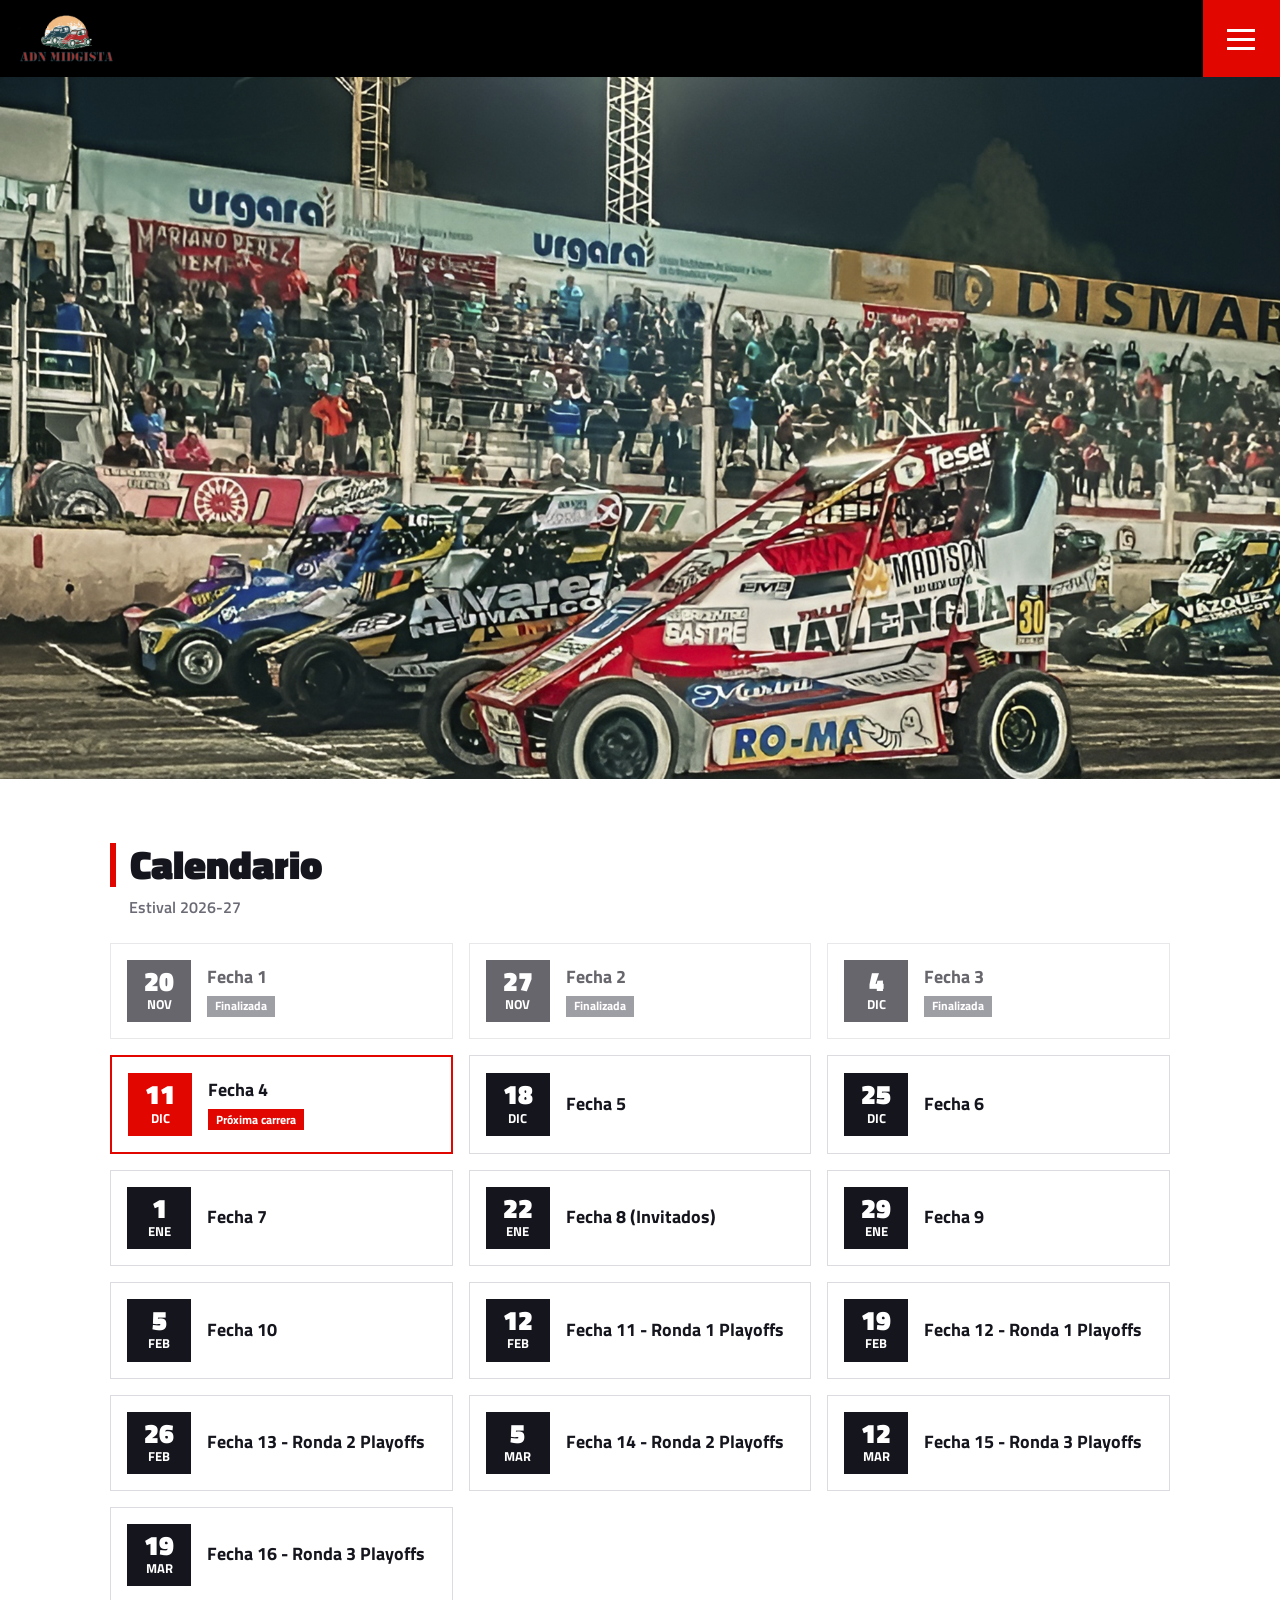
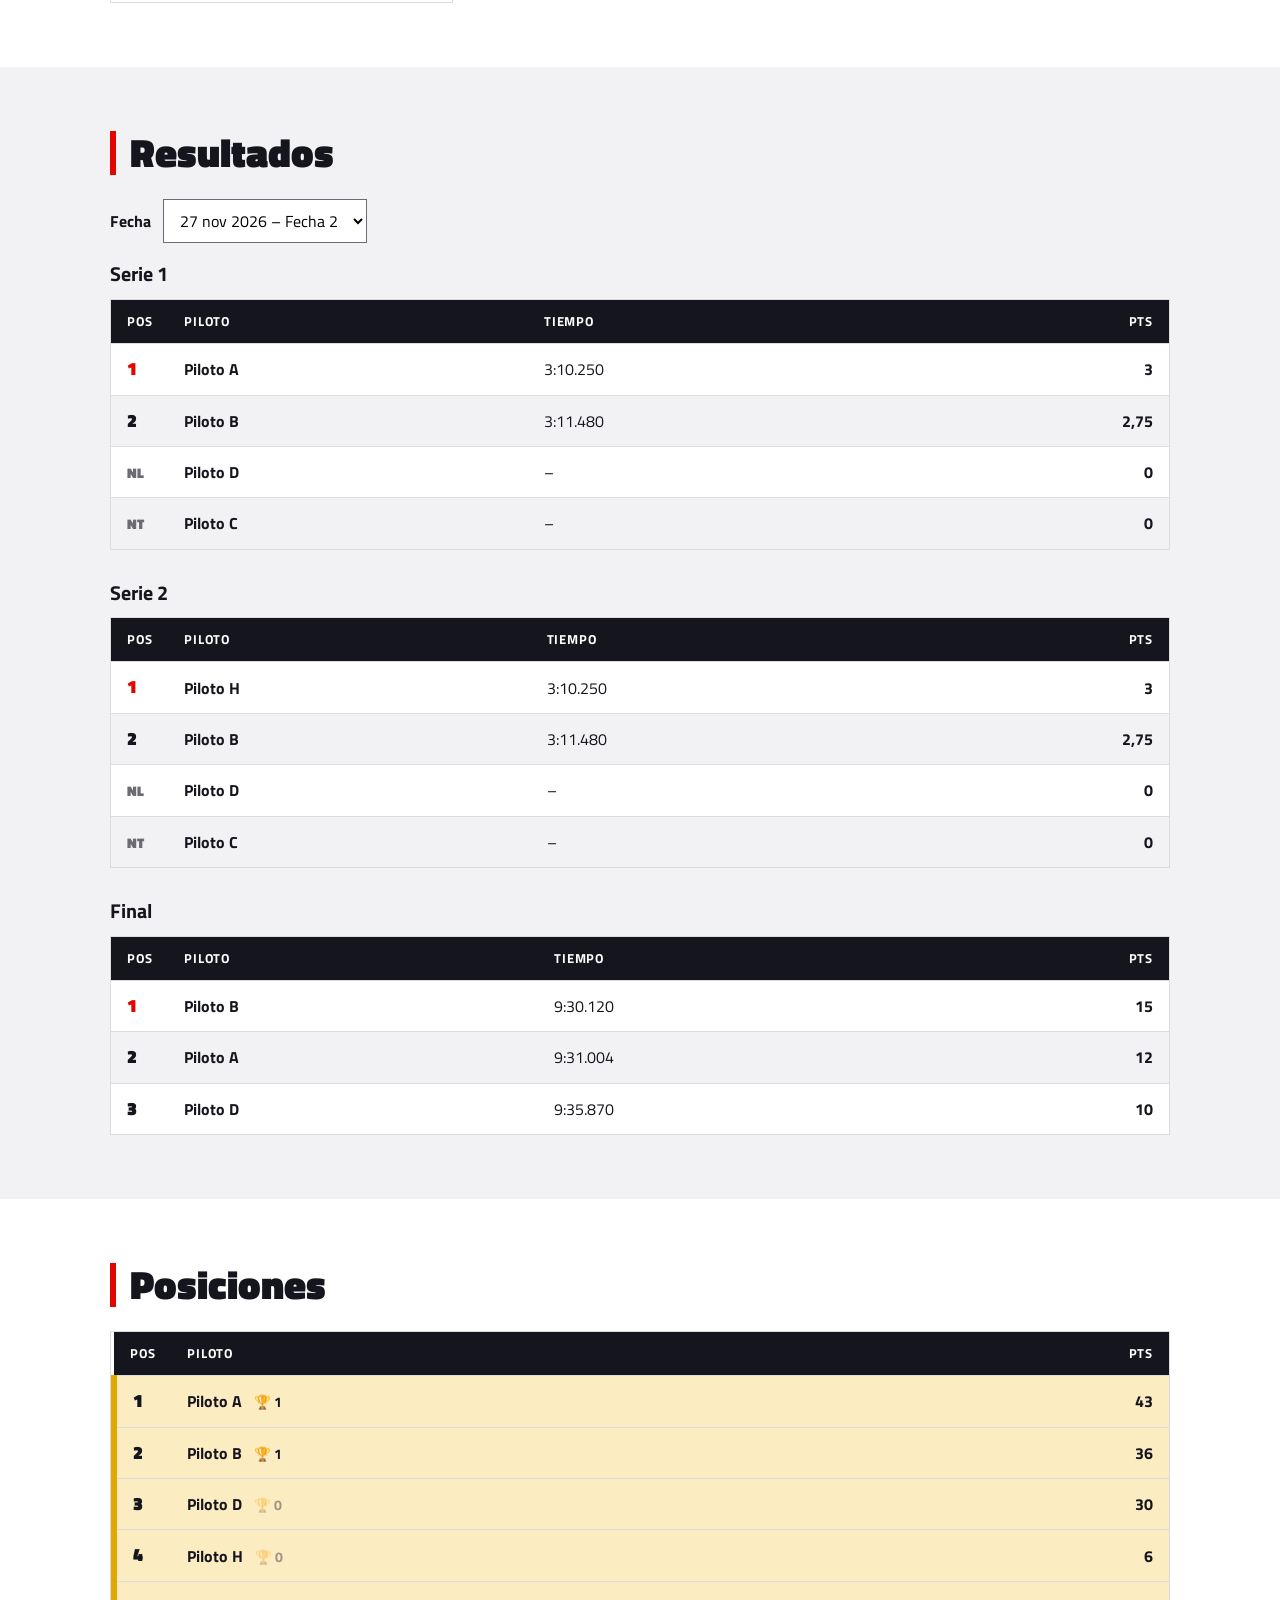
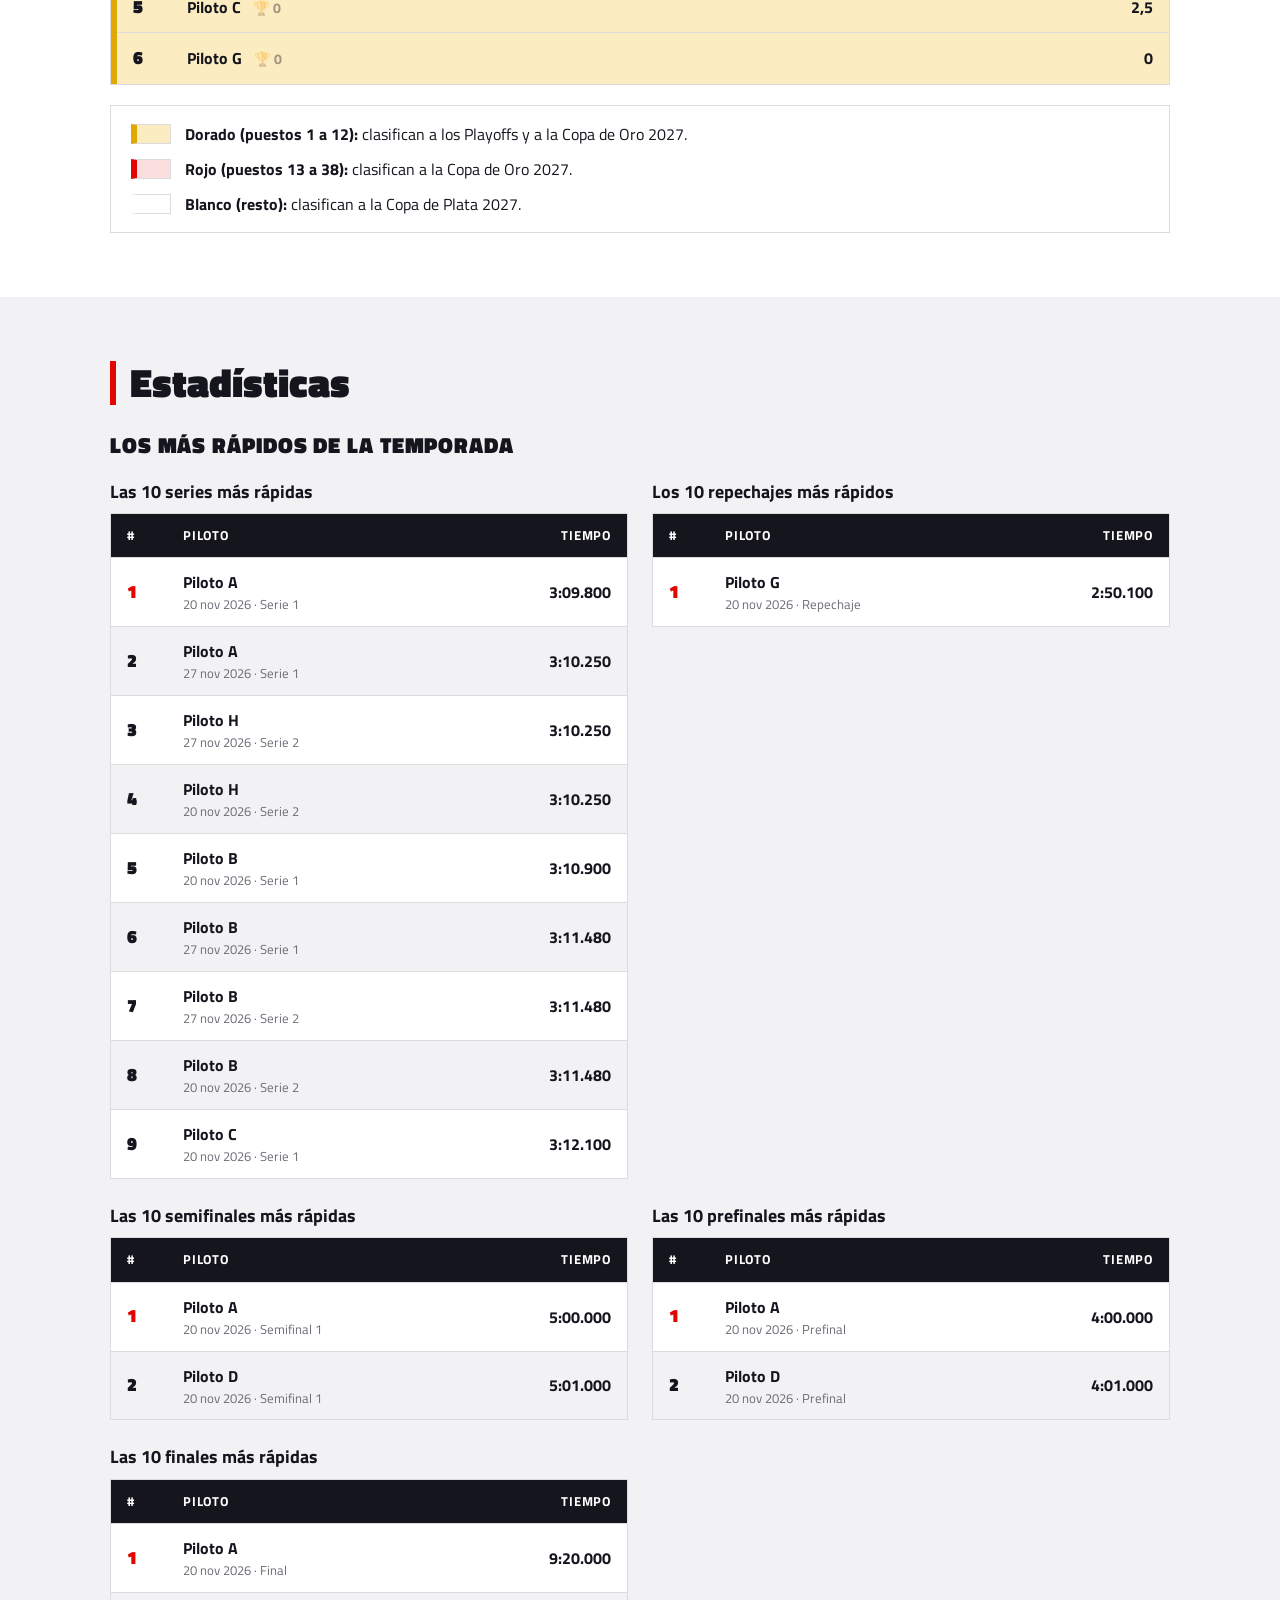
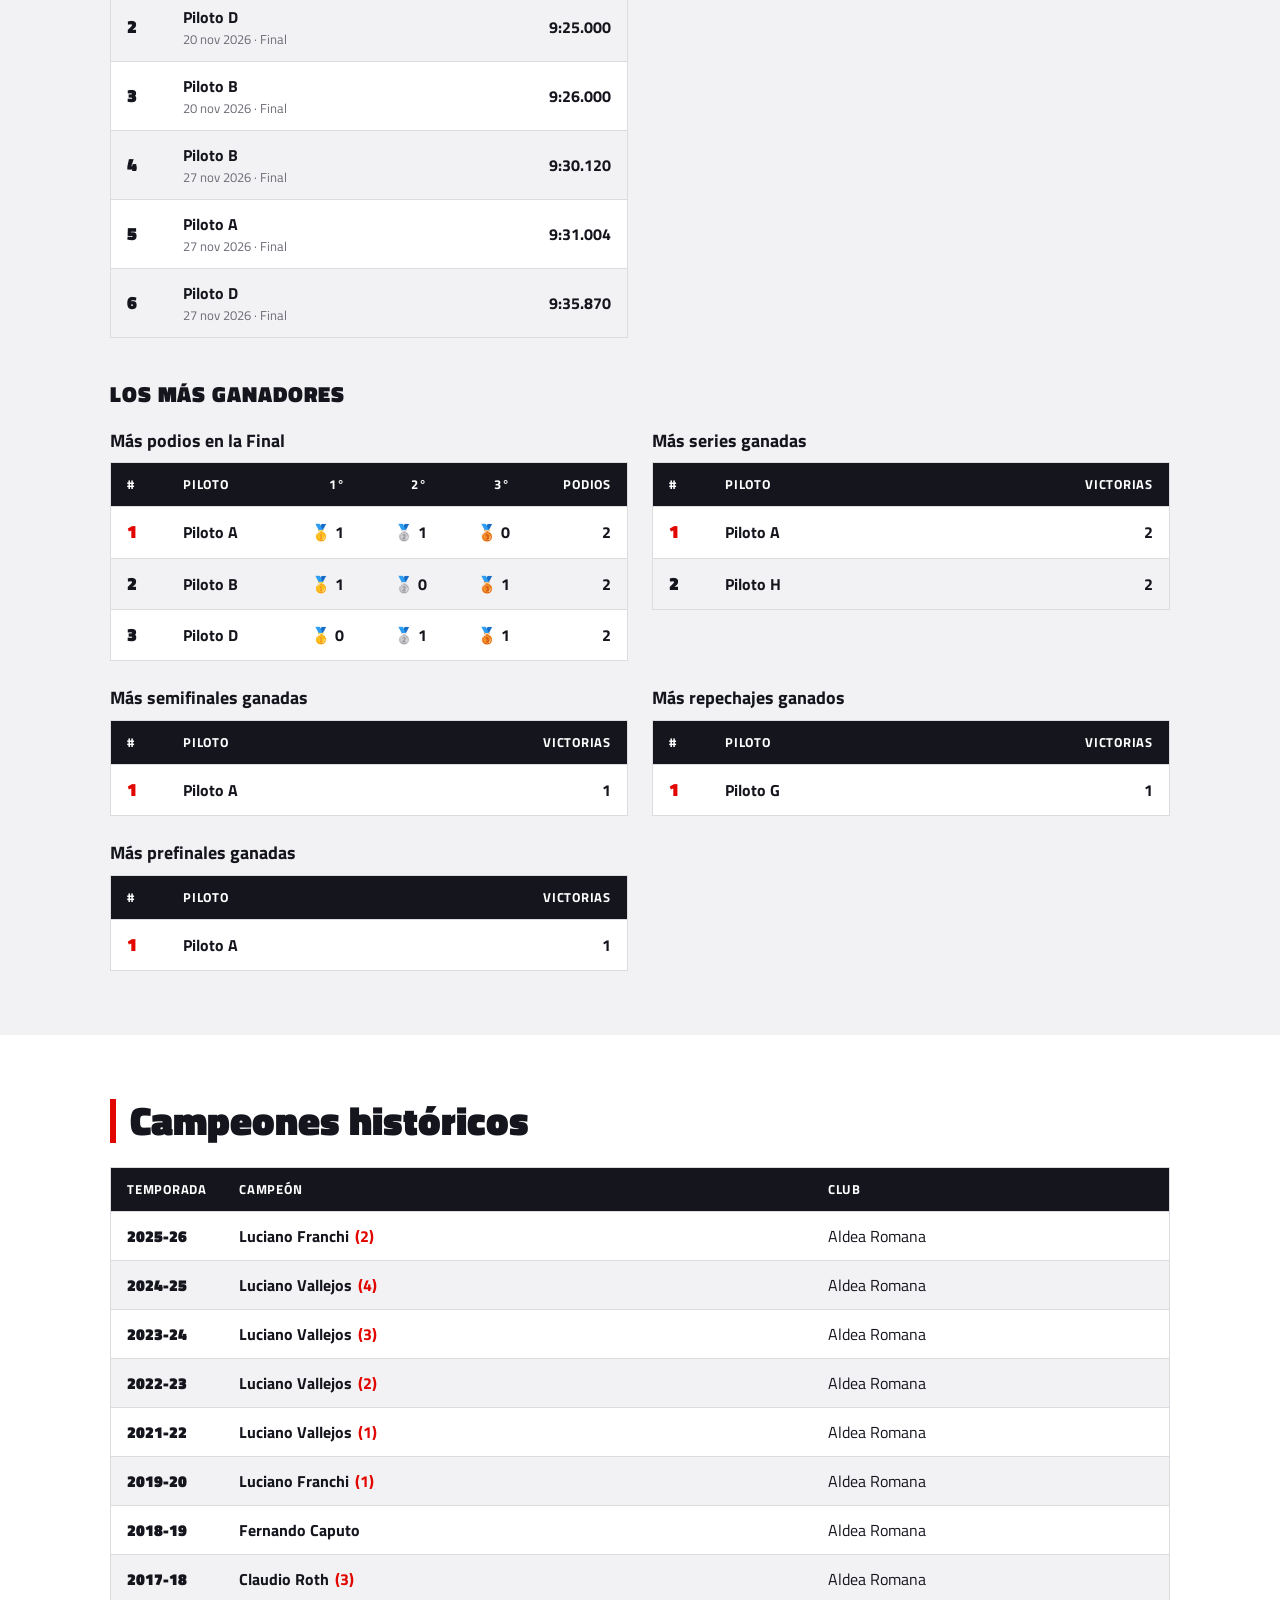
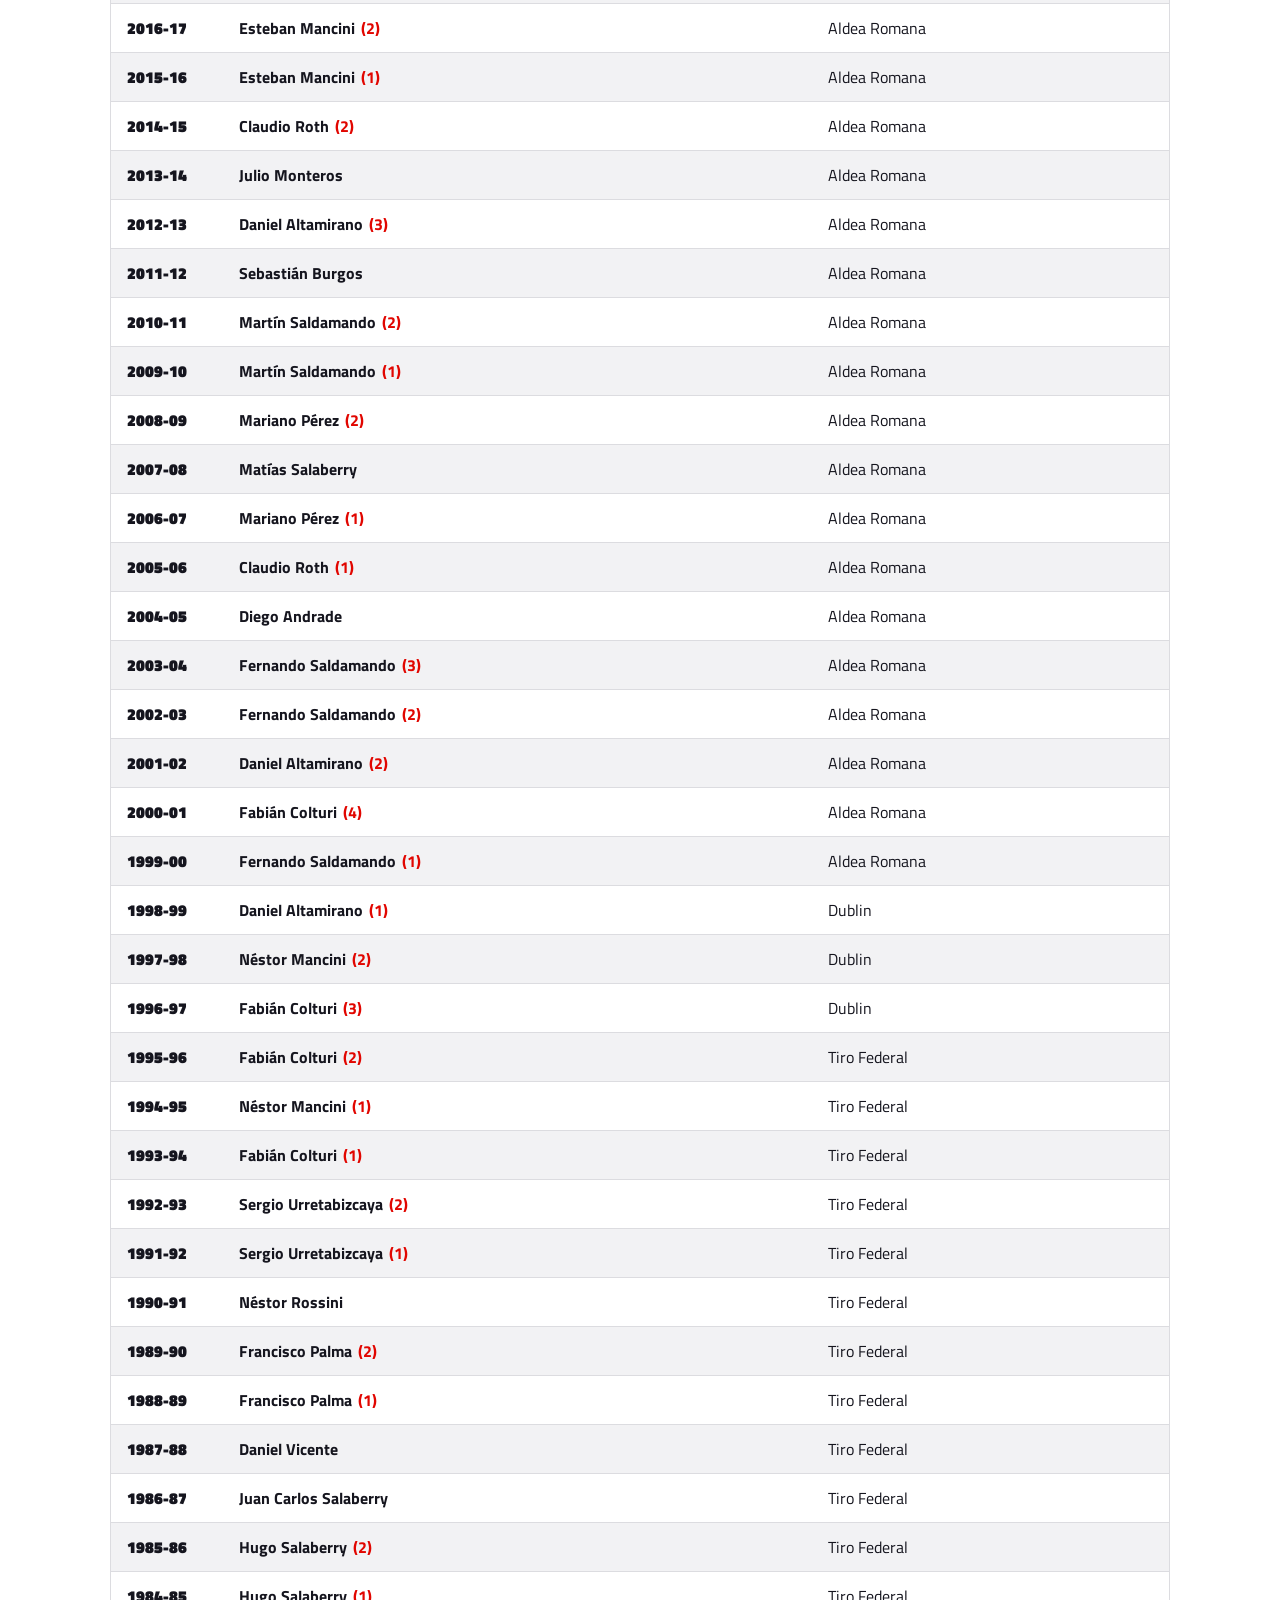
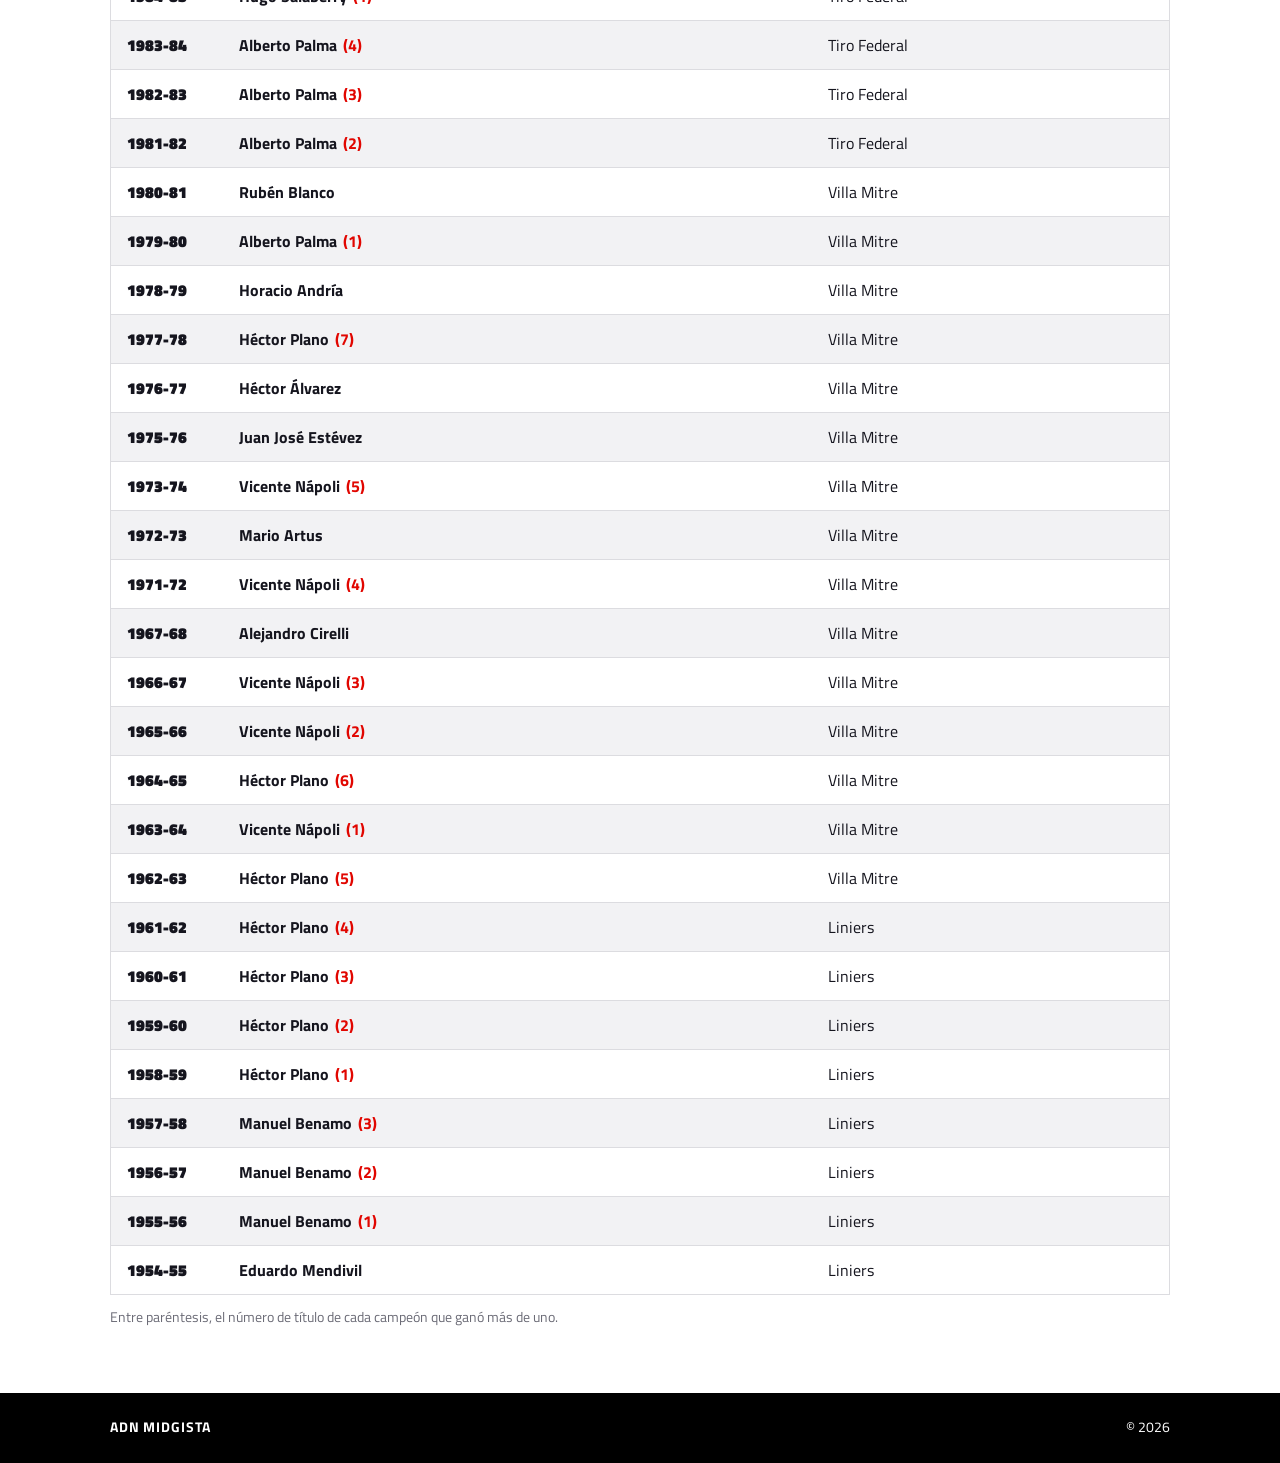
==== commit 8be54985: "Add files via upload" ====
--- a/index.html
+++ b/index.html
@@ -31,6 +31,8 @@
       <a href="#resultados">Resultados</a>
       <a href="#posiciones">Posiciones</a>
       <a href="#estadisticas">Estadísticas</a>
+      <a href="#campeones">Campeones</a>
+      <a href="micromidget.html">Micromidget</a>
     </nav>
 
     <div class="redes-bloque">
@@ -106,6 +108,27 @@
       </div>
     </section>
 
+
+    <!-- ============ CAMPEONES HISTÓRICOS ============ -->
+    <section class="seccion" id="campeones">
+      <div class="contenedor">
+        <h2 class="seccion-titulo">Campeones históricos</h2>
+        <div class="tabla-caja">
+          <table class="tabla">
+            <thead>
+              <tr>
+                <th scope="col">Temporada</th>
+                <th scope="col">Campeón</th>
+                <th scope="col">Club</th>
+              </tr>
+            </thead>
+            <tbody id="campeones-cuerpo"></tbody>
+          </table>
+        </div>
+        <p class="nota">Entre paréntesis, el número de título de cada campeón que ganó más de uno.</p>
+      </div>
+    </section>
+
   </main>
 
   <!-- ============ PIE ============ -->
@@ -472,6 +495,28 @@
       $("perfil-cerrar").addEventListener("click", () => dialogo.close());
       dialogo.addEventListener("click", (e) => { if (e.target === dialogo) dialogo.close(); });
 
+      /* ----- Campeones históricos ----- */
+      // Se ordenan por temporada para contar los títulos de cada uno en orden;
+      // los que ganaron más de uno muestran el número entre paréntesis.
+      const historico = (D.campeones || []).slice()
+        .sort((a, b) => (a.temporada > b.temporada ? 1 : -1));
+      const totalTitulos = {};
+      historico.forEach((c) => { totalTitulos[c.piloto] = (totalTitulos[c.piloto] || 0) + 1; });
+      const contadorTitulos = {};
+      const filasCampeones = historico.map((c) => {
+        contadorTitulos[c.piloto] = (contadorTitulos[c.piloto] || 0) + 1;
+        return { ...c, numero: contadorTitulos[c.piloto], repite: totalTitulos[c.piloto] > 1 };
+      }).reverse(); // el más reciente arriba
+
+      $("campeones-cuerpo").innerHTML = filasCampeones.length === 0
+        ? '<tr><td colspan="3">Todavía no hay campeones cargados.</td></tr>'
+        : filasCampeones.map((c) => `
+          <tr>
+            <td class="temporada">${esc(c.temporada)}</td>
+            <td><strong>${esc(c.piloto)}</strong>${c.repite ? ` <span class="titulo-n">(${c.numero})</span>` : ""}</td>
+            <td>${esc(c.club)}</td>
+          </tr>`).join("");
+
       /* ----- Pie ----- */
       $("pie-nombre").textContent = D.sitio.nombre;
       $("pie-anio").textContent = "© " + new Date().getFullYear();
--- a/style.css
+++ b/style.css
@@ -226,7 +226,7 @@
 .pie-fila span:first-child { font-weight: 700; text-transform: uppercase; letter-spacing: .06em; }
 
 /* ================= CELULAR ================= */
-@media (max-width: 860px) {
+@media (max-width: 1280px) {
   .logo { padding: 0 1rem; }
   .redes-bloque { display: none; }
 
@@ -370,4 +370,14 @@
 .perfil-dato strong { display: block; font-size: 1.6rem; font-weight: 900; line-height: 1.1; }
 .perfil-dato span { font-size: .8rem; letter-spacing: .06em; text-transform: uppercase; color: var(--gris-medio); }
 .perfil-pts { margin-left: .5rem; font-size: .95rem; color: var(--rojo); }
-.perfil .tabla tbody tr:first-child .pos { color: inherit; }+.perfil .tabla tbody tr:first-child .pos { color: inherit; }
+
+/* ================= CAMPEONES HISTÓRICOS ================= */
+.tabla .temporada { width: 7rem; font-weight: 900; white-space: nowrap; }
+.titulo-n { margin-left: .15rem; font-weight: 700; color: var(--rojo); }
+.nota { margin-top: .75rem; font-size: .9rem; color: var(--gris-medio); }
+
+/* Menú más apretado en pantallas medianas, ahora que hay un link más */
+@media (min-width: 861px) and (max-width: 1280px) {
+  .portada { min-height: 78vh; }
+}
